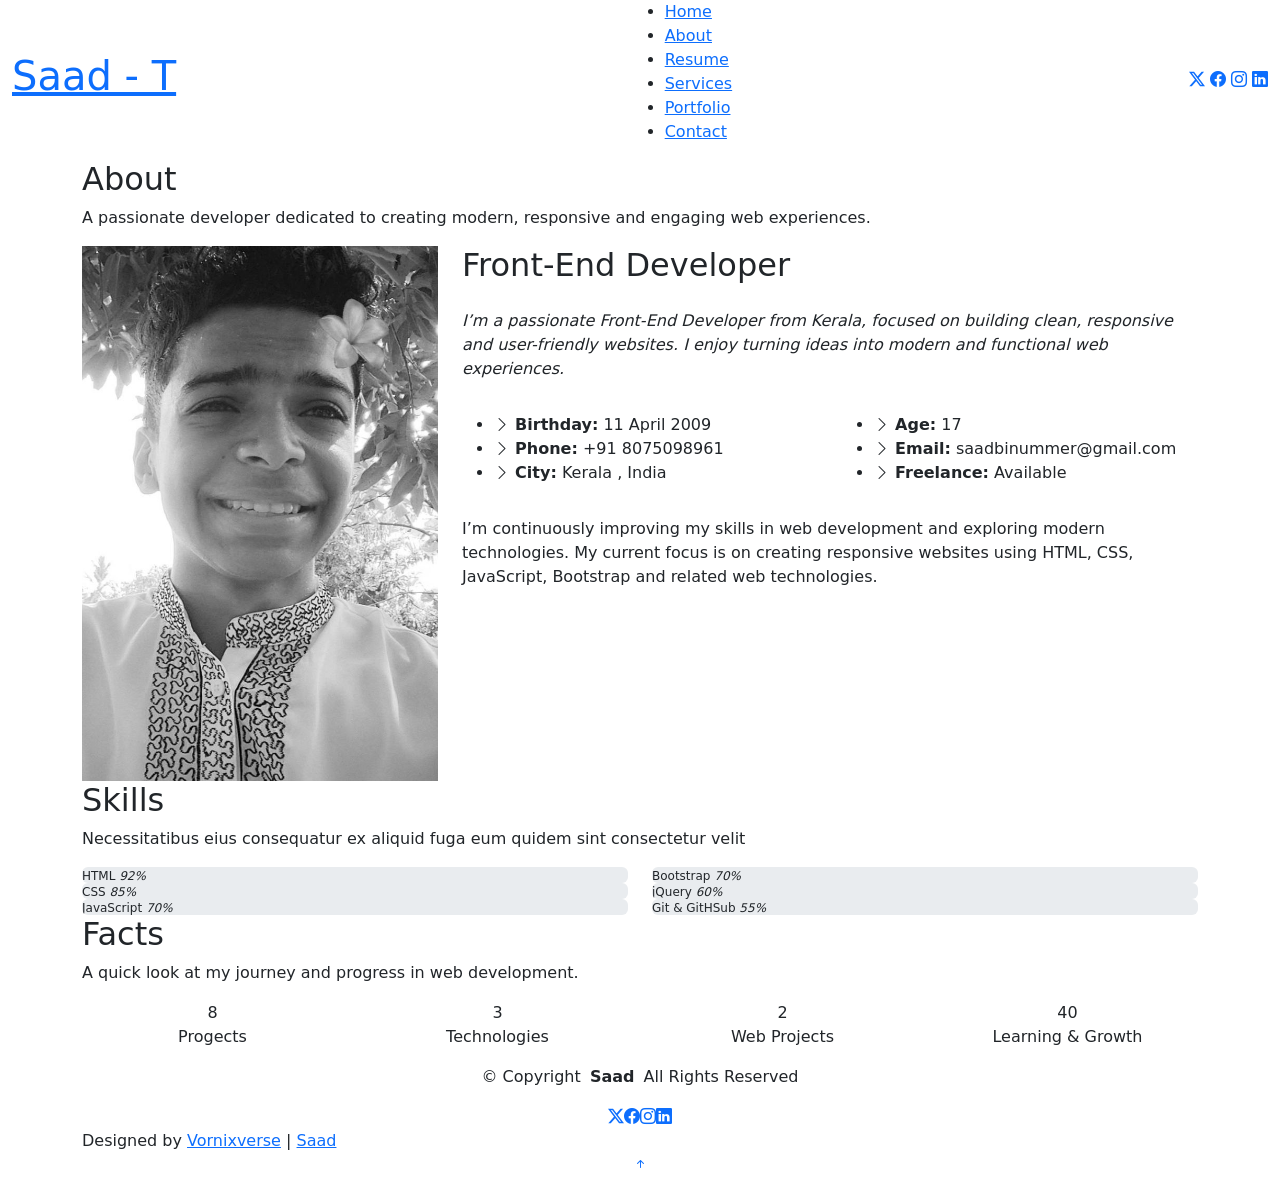
==== about.html @ 12c991c8 "Final file" ====
<!DOCTYPE html>
<html lang="en">

<head>
  <meta charset="utf-8">
  <meta content="width=device-width, initial-scale=1.0" name="viewport">
  <title>About - Saad Thekkoden</title>
  <meta name="description" content="">
  <meta name="keywords" content="">

  <!-- Favicons -->
  <link href="https://scontent.cdninstagram.com/v/t51.82787-19/706813257_18103489105885304_3767223219603489092_n.jpg?stp=dst-jpg_s150x150_tt6&_nc_cat=103&ccb=7-5&_nc_sid=f7ccc5&efg=eyJ2ZW5jb2RlX3RhZyI6InByb2ZpbGVfcGljLnd3dy4xMDgwLkMzIn0%3D&_nc_ohc=IF32Fa0m8nIQ7kNvwEt-Rxa&_nc_oc=AdoT3-L7U9aDb8N8X7vcwng79_iUHTMvQy8XuFD5HgsHrac-2Z6p0fTEHyZ8oku0UlOQL0XwiMgztNYQ4rzCvhFq&_nc_zt=24&_nc_ht=scontent.cdninstagram.com&_nc_gid=SWU6SywnWYdBBf0BNW0SeQ&_nc_ss=7b689&oh=00_AQH02uomKcdLfRfkq9Ttqd56yum57oKBZdFopQ07n1FuiA&oe=6A961FC3" rel="icon">
  <link href="https://scontent.cdninstagram.com/v/t51.82787-19/706813257_18103489105885304_3767223219603489092_n.jpg?stp=dst-jpg_s150x150_tt6&_nc_cat=103&ccb=7-5&_nc_sid=f7ccc5&efg=eyJ2ZW5jb2RlX3RhZyI6InByb2ZpbGVfcGljLnd3dy4xMDgwLkMzIn0%3D&_nc_ohc=IF32Fa0m8nIQ7kNvwEt-Rxa&_nc_oc=AdoT3-L7U9aDb8N8X7vcwng79_iUHTMvQy8XuFD5HgsHrac-2Z6p0fTEHyZ8oku0UlOQL0XwiMgztNYQ4rzCvhFq&_nc_zt=24&_nc_ht=scontent.cdninstagram.com&_nc_gid=SWU6SywnWYdBBf0BNW0SeQ&_nc_ss=7b689&oh=00_AQH02uomKcdLfRfkq9Ttqd56yum57oKBZdFopQ07n1FuiA&oe=6A961FC3" rel="apple-touch-icon">

  <!-- Fonts -->
  <link href="https://fonts.googleapis.com" rel="preconnect">
  <link href="https://fonts.gstatic.com" rel="preconnect" crossorigin>
  <link href="https://fonts.googleapis.com/css2?family=Roboto:ital,wght@0,100;0,300;0,400;0,500;0,700;0,900;1,100;1,300;1,400;1,500;1,700;1,900&family=Poppins:ital,wght@0,100;0,200;0,300;0,400;0,500;0,600;0,700;0,800;0,900;1,100;1,200;1,300;1,400;1,500;1,600;1,700;1,800;1,900&family=Raleway:ital,wght@0,100;0,200;0,300;0,400;0,500;0,600;0,700;0,800;0,900;1,100;1,200;1,300;1,400;1,500;1,600;1,700;1,800;1,900&display=swap" rel="stylesheet">

  <!-- Vendor CSS Files -->
  <link href="assets/vendor/bootstrap/css/bootstrap.min.css" rel="stylesheet">
  <link href="assets/vendor/bootstrap-icons/bootstrap-icons.css" rel="stylesheet">
  <link href="assets/vendor/aos/aos.css" rel="stylesheet">
  <link href="assets/vendor/swiper/swiper-bundle.min.css" rel="stylesheet">
  <link href="assets/vendor/glightbox/css/glightbox.min.css" rel="stylesheet">

  <!-- Main CSS File -->
  <link href="assets/css/main.css" rel="stylesheet">

  <!-- =======================================================
  * Template Name: Saad
  * Template URL: https://bootstrapmade.com/kelly-free-bootstrap-cv-resume-html-template/
  * Updated: Aug 07 2024 with Bootstrap v5.3.3
  * Author: BootstrapMade.com
  * License: https://bootstrapmade.com/license/
  ======================================================== -->
</head>

<body class="about-page">

  <header id="header" class="header d-flex align-items-center light-background sticky-top">
    <div class="container-fluid position-relative d-flex align-items-center justify-content-between">

      <a href="index.html" class="logo d-flex align-items-center me-auto me-xl-0">
        <!-- Uncomment the line below if you also wish to use an image logo -->
        <!-- <img src="assets/img/logo.png" alt=""> -->
        <h1 class="sitename">Saad - T</h1>
      </a>

      <nav id="navmenu" class="navmenu">
        <ul>
          <li><a href="index.html">Home</a></li>
          <li><a href="about.html" class="active">About</a></li>
          <li><a href="resume.html">Resume</a></li>
          <li><a href="services.html">Services</a></li>
          <li><a href="">Portfolio</a></li>
          <!--li class="dropdown"><a href="#"><span>Dropdown</span> <i class="bi bi-chevron-down toggle-dropdown"></i></a>
            <ul>
              <li><a href="#">Dropdown 1</a></li>
              <li class="dropdown"><a href="#"><span>Deep Dropdown</span> <i class="bi bi-chevron-down toggle-dropdown"></i></a>
                <ul>
                  <li><a href="#">Deep Dropdown 1</a></li>
                  <li><a href="#">Deep Dropdown 2</a></li>
                  <li><a href="#">Deep Dropdown 3</a></li>
                  <li><a href="#">Deep Dropdown 4</a></li>
                  <li><a href="#">Deep Dropdown 5</a></li>
                </ul>
              </li>
              <li><a href="#">Dropdown 2</a></li>
              <li><a href="#">Dropdown 3</a></li>
              <li><a href="#">Dropdown 4</a></li>
            </ul>
          </li-->
          <li><a href="contact.html">Contact</a></li>
        </ul>
        <i class="mobile-nav-toggle d-xl-none bi bi-list"></i>
      </nav>

      <div class="header-social-links">
        <a href="https://x.com/Saadthekkoden" class="twitter"><i class="bi bi-twitter-x"></i></a>
        <a href="https://www.facebook.com/share/1CM95RQ8E6/" class="facebook"><i class="bi bi-facebook"></i></a>
        <a href="https://www.instagram.com/saahhdh_?igsi=MXNpejdrOW1udnZudg==" class="instagram"><i class="bi bi-instagram"></i></a>
        <a href="https://www.linkedin.com/in/saad-thekkoden-40726542b?utm_source=share_via&utm_content=profile&utm_medium=member_android" class="linkedin"><i class="bi bi-linkedin"></i></a>
      </div>

    </div>
  </header>

  <main class="main">

    <!-- About Section -->
    <section id="about" class="about section">

      <!-- Section Title -->
      <div class="container section-title" data-aos="fade-up">
        <h2>About</h2>
        <p>A passionate developer dedicated to creating modern, responsive and engaging web experiences.</p>
      </div><!-- End Section Title -->

      <div class="container" data-aos="fade-up" data-aos-delay="100">

        <div class="row gy-4 justify-content-center">
          <div class="col-lg-4">
            <img src="assets/img/6089304328062572191_121.jpg" class="img-fluid" alt="">
          </div>
          <div class="col-lg-8 content">
            <h2>Front-End Developer</h2>
            <p class="fst-italic py-3">
              I’m a passionate Front-End Developer from Kerala, focused on building clean, responsive and user-friendly websites. I enjoy turning ideas into modern and functional web experiences.
            </p>
            <div class="row">
              <div class="col-lg-6">
                <ul>
                  <li><i class="bi bi-chevron-right"></i> <strong>Birthday:</strong> <span>11 April 2009</span></li>
                  <li><i class="bi bi-chevron-right"></i> <strong>Phone:</strong> <span>+91 8075098961</span></li>
                  <li><i class="bi bi-chevron-right"></i> <strong>City:</strong> <span>Kerala , India</span></li>
                </ul>
              </div>
              <div class="col-lg-6">
                <ul>
                  <li><i class="bi bi-chevron-right"></i> <strong>Age:</strong> <span>17</span></li>
                  <li><i class="bi bi-chevron-right"></i> <strong>Email:</strong> <span>saadbinummer@gmail.com</span></li>
                  <li><i class="bi bi-chevron-right"></i> <strong>Freelance:</strong> <span>Available</span></li>
                </ul>
              </div>
            </div>
            <p class="py-3">
              I’m continuously improving my skills in web development and exploring modern technologies. My current focus is on creating responsive websites using HTML, CSS, JavaScript, Bootstrap and related web technologies.
            </p>
          </div>
        </div>

      </div>

    </section><!-- /About Section -->

    <!-- Skills Section -->
    <section id="skills" class="skills section">

      <!-- Section Title -->
      <div class="container section-title" data-aos="fade-up">
        <h2>Skills</h2>
        <p>Necessitatibus eius consequatur ex aliquid fuga eum quidem sint consectetur velit</p>
      </div><!-- End Section Title -->

      <div class="container" data-aos="fade-up" data-aos-delay="100">

        <div class="row skills-content skills-animation">

          <div class="col-lg-6">

            <div class="progress">
              <span class="skill"><span>HTML</span> <i class="val">92%</i></span>
              <div class="progress-bar-wrap">
                <div class="progress-bar" role="progressbar" aria-valuenow="100" aria-valuemin="0" aria-valuemax="100"></div>
              </div>
            </div><!-- End Skills Item -->

            <div class="progress">
              <span class="skill"><span>CSS</span> <i class="val">85%</i></span>
              <div class="progress-bar-wrap">
                <div class="progress-bar" role="progressbar" aria-valuenow="90" aria-valuemin="0" aria-valuemax="100"></div>
              </div>
            </div><!-- End Skills Item -->

            <div class="progress">
              <span class="skill"><span>JavaScript</span> <i class="val">70%</i></span>
              <div class="progress-bar-wrap">
                <div class="progress-bar" role="progressbar" aria-valuenow="75" aria-valuemin="0" aria-valuemax="100"></div>
              </div>
            </div><!-- End Skills Item -->

          </div>

          <div class="col-lg-6">

            <div class="progress">
              <span class="skill"><span>Bootstrap</span> <i class="val">70%</i></span>
              <div class="progress-bar-wrap">
                <div class="progress-bar" role="progressbar" aria-valuenow="80" aria-valuemin="0" aria-valuemax="100"></div>
              </div>
            </div><!-- End Skills Item -->

            <div class="progress">
              <span class="skill"><span>jQuery</span> <i class="val">60%</i></span>
              <div class="progress-bar-wrap">
                <div class="progress-bar" role="progressbar" aria-valuenow="90" aria-valuemin="0" aria-valuemax="100"></div>
              </div>
            </div><!-- End Skills Item -->

            <div class="progress">
              <span class="skill"><span>Git & GitHSub</span> <i class="val">55%</i></span>
              <div class="progress-bar-wrap">
                <div class="progress-bar" role="progressbar" aria-valuenow="55" aria-valuemin="0" aria-valuemax="100"></div>
              </div>
            </div><!-- End Skills Item -->

          </div>

        </div>

      </div>

    </section><!-- /Skills Section -->

    <!-- Stats Section -->
    <section id="stats" class="stats section">

      <!-- Section Title -->
      <div class="container section-title" data-aos="fade-up">
        <h2>Facts</h2>
        <p>A quick look at my journey and progress in web development.</p>
      </div><!-- End Section Title -->

      <div class="container" data-aos="fade-up" data-aos-delay="100">

        <div class="row gy-4">

          <div class="col-lg-3 col-md-6">
            <div class="stats-item text-center w-100 h-100">
              <span data-purecounter-start="0" data-purecounter-end="20" data-purecounter-duration="1" class="purecounter"></span>
              <p>Progects</p>
            </div>
          </div><!-- End Stats Item -->

          <div class="col-lg-3 col-md-6">
            <div class="stats-item text-center w-100 h-100">
              <span data-purecounter-start="0" data-purecounter-end="8" data-purecounter-duration="1" class="purecounter"></span>
              <p>Technologies</p>
            </div>
          </div><!-- End Stats Item -->

          <div class="col-lg-3 col-md-6">
            <div class="stats-item text-center w-100 h-100">
              <span data-purecounter-start="0" data-purecounter-end="5" data-purecounter-duration="1" class="purecounter"></span>
              <p>Web Projects</p>
            </div>
          </div><!-- End Stats Item -->

          <div class="col-lg-3 col-md-6">
            <div class="stats-item text-center w-100 h-100">
              <span data-purecounter-start="0" data-purecounter-end="100" data-purecounter-duration="1" class="purecounter"></span>
              <p>Learning & Growth</p>
            </div>
          </div><!-- End Stats Item -->

        </div>

      </div>

    </section><!-- /Stats Section -->


    
  

  </main>

  <footer id="footer" class="footer light-background">

    <div class="container">
      <div class="copyright text-center ">
        <p>© <span>Copyright</span> <strong class="px-1 sitename">Saad</strong> <span>All Rights Reserved<br></span></p>
      </div>
      <div class="social-links d-flex justify-content-center">
        <a href="https://x.com/Saadthekkoden"><i class="bi bi-twitter-x"></i></a>
        <a href="https://www.facebook.com/share/1CM95RQ8E6/"><i class="bi bi-facebook"></i></a>
        <a href="https://www.instagram.com/saahhdh_?igsi=MXNpejdrOW1udnZudg=="><i class="bi bi-instagram"></i></a>
        <a href="https://www.linkedin.com/in/saad-thekkoden-40726542b?utm_source=share_via&utm_content=profile&utm_medium=member_android"><i class="bi bi-linkedin"></i></a>
      </div>
      <div class="credits">
        <!-- All the links in the footer should remain intact. -->
        <!-- You can delete the links only if you've purchased the pro version. -->
        <!-- Licensing information: https://bootstrapmade.com/license/ -->
        <!-- Purchase the pro version with working PHP/AJAX contact form: [buy-url] -->
        Designed by <a href="https://www.instagram.com/vornixversemalayalam/">Vornixverse</a> | <a href="https://www.instagram.com/saahhdh/">Saad</a>
      </div>
    </div>

  </footer>

  <!-- Scroll Top -->
  <a href="#" id="scroll-top" class="scroll-top d-flex align-items-center justify-content-center"><i class="bi bi-arrow-up-short"></i></a>

  <!-- Preloader -->
  <div id="preloader"></div>

  <!-- Vendor JS Files -->
  <script src="assets/vendor/bootstrap/js/bootstrap.bundle.min.js"></script>
  <script src="assets/vendor/php-email-form/validate.js"></script>
  <script src="assets/vendor/aos/aos.js"></script>
  <script src="assets/vendor/waypoints/noframework.waypoints.js"></script>
  <script src="assets/vendor/purecounter/purecounter_vanilla.js"></script>
  <script src="assets/vendor/swiper/swiper-bundle.min.js"></script>
  <script src="assets/vendor/glightbox/js/glightbox.min.js"></script>
  <script src="assets/vendor/imagesloaded/imagesloaded.pkgd.min.js"></script>
  <script src="assets/vendor/isotope-layout/isotope.pkgd.min.js"></script>

  <!-- Main JS File -->
  <script src="assets/js/main.js"></script>

</body>

</html>
---- assets/css/main.css ----
/**
* Template Name: Kelly
* Template URL: https://bootstrapmade.com/kelly-free-bootstrap-cv-resume-html-template/
* Updated: Aug 07 2024 with Bootstrap v5.3.3
* Author: BootstrapMade.com
* License: https://bootstrapmade.com/license/
*/

/*--------------------------------------------------------------
# Font & Color Variables
# Help: https://bootstrapmade.com/color-system/
--------------------------------------------------------------*/
/* Fonts */
:root {
  --default-font: "Roboto",  system-ui, -apple-system, "Segoe UI", Roboto, "Helvetica Neue", Arial, "Noto Sans", "Liberation Sans", sans-serif, "Apple Color Emoji", "Segoe UI Emoji", "Segoe UI Symbol", "Noto Color Emoji";
  --heading-font: "Raleway",  sans-serif;
  --nav-font: "Poppins",  sans-serif;
}

/* Global Colors - The following color variables are used throughout the website. Updating them here will change the color scheme of the entire website */
:root { 
  --background-color: #ffffff; /* Background color for the entire website, including individual sections */
  --default-color: #444444; /* Default color used for the majority of the text content across the entire website */
  --heading-color: #222222; /* Color for headings, subheadings and title throughout the website */
  --accent-color: #34b7a7; /* Accent color that represents your brand on the website. It's used for buttons, links, and other elements that need to stand out */
  --surface-color: #ffffff; /* The surface color is used as a background of boxed elements within sections, such as cards, icon boxes, or other elements that require a visual separation from the global background. */
  --contrast-color: #ffffff; /* Contrast color for text, ensuring readability against backgrounds of accent, heading, or default colors. */
}

/* Nav Menu Colors - The following color variables are used specifically for the navigation menu. They are separate from the global colors to allow for more customization options */
:root {
  --nav-color: #444444;  /* The default color of the main navmenu links */
  --nav-hover-color: #34b7a7; /* Applied to main navmenu links when they are hovered over or active */
  --nav-mobile-background-color: #ffffff; /* Used as the background color for mobile navigation menu */
  --nav-dropdown-background-color: #ffffff; /* Used as the background color for dropdown items that appear when hovering over primary navigation items */
  --nav-dropdown-color: #444444; /* Used for navigation links of the dropdown items in the navigation menu. */
  --nav-dropdown-hover-color: #34b7a7; /* Similar to --nav-hover-color, this color is applied to dropdown navigation links when they are hovered over. */
}

/* Color Presets - These classes override global colors when applied to any section or element, providing reuse of the sam color scheme. */

.light-background {
  --background-color: #e9e8e6;
  --surface-color: #ffffff;
}

.dark-background {
  --background-color: #060606;
  --default-color: #ffffff;
  --heading-color: #ffffff;
  --surface-color: #252525;
  --contrast-color: #ffffff;
}

/* Smooth scroll */
:root {
  scroll-behavior: smooth;
}

/*--------------------------------------------------------------
# General Styling & Shared Classes
--------------------------------------------------------------*/
body {
  color: var(--default-color);
  background-color: var(--background-color);
  font-family: var(--default-font);
}

a {
  color: var(--accent-color);
  text-decoration: none;
  transition: 0.3s;
}

a:hover {
  color: color-mix(in srgb, var(--accent-color), transparent 25%);
  text-decoration: none;
}

h1,
h2,
h3,
h4,
h5,
h6 {
  color: var(--heading-color);
  font-family: var(--heading-font);
}

/* PHP Email Form Messages
------------------------------*/
.php-email-form .error-message {
  display: none;
  background: #df1529;
  color: #ffffff;
  text-align: left;
  padding: 15px;
  margin-bottom: 24px;
  font-weight: 600;
}

.php-email-form .sent-message {
  display: none;
  color: #ffffff;
  background: #059652;
  text-align: center;
  padding: 15px;
  margin-bottom: 24px;
  font-weight: 600;
}

.php-email-form .loading {
  display: none;
  background: var(--surface-color);
  text-align: center;
  padding: 15px;
  margin-bottom: 24px;
}

.php-email-form .loading:before {
  content: "";
  display: inline-block;
  border-radius: 50%;
  width: 24px;
  height: 24px;
  margin: 0 10px -6px 0;
  border: 3px solid var(--accent-color);
  border-top-color: var(--surface-color);
  animation: php-email-form-loading 1s linear infinite;
}

@keyframes php-email-form-loading {
  0% {
    transform: rotate(0deg);
  }

  100% {
    transform: rotate(360deg);
  }
}

/*--------------------------------------------------------------
# Global Header
--------------------------------------------------------------*/
.header {
  color: var(--default-color);
  background-color: var(--background-color);
  padding: 15px 0;
  transition: all 0.5s;
  z-index: 997;
  box-shadow: 0px 0 18px rgba(0, 0, 0, 0.1);
}

.header .logo {
  line-height: 1;
}

.header .logo img {
  max-height: 36px;
  margin-right: 8px;
}

.header .logo h1 {
  font-size: 32px;
  margin: 0;
  font-weight: 300;
  text-transform: uppercase;
  color: var(--heading-color);
}

.header .header-social-links {
  padding-right: 15px;
}

.header .header-social-links a {
  color: color-mix(in srgb, var(--default-color), transparent 40%);
  padding-left: 6px;
  display: inline-block;
  transition: 0.3s;
  font-size: 16px;
}

.header .header-social-links a:hover {
  color: var(--accent-color);
}

.header .header-social-links a i {
  line-height: 0px;
}

@media (max-width: 1200px) {
  .header .logo {
    order: 1;
  }

  .header .header-social-links {
    order: 2;
  }

  .header .navmenu {
    order: 3;
  }
}

/*--------------------------------------------------------------
# Navigation Menu
--------------------------------------------------------------*/
/* Desktop Navigation */
@media (min-width: 1200px) {
  .navmenu {
    padding: 0;
  }

  .navmenu ul {
    margin: 0;
    padding: 0;
    display: flex;
    list-style: none;
    align-items: center;
  }

  .navmenu li {
    position: relative;
  }

  .navmenu>ul>li {
    white-space: nowrap;
    padding: 15px 14px;
  }

  .navmenu>ul>li:last-child {
    padding-right: 0;
  }

  .navmenu a,
  .navmenu a:focus {
    color: var(--nav-color);
    font-size: 15px;
    padding: 0 2px;
    font-family: var(--nav-font);
    font-weight: 400;
    display: flex;
    align-items: center;
    justify-content: space-between;
    white-space: nowrap;
    transition: 0.3s;
    position: relative;
  }

  .navmenu a i,
  .navmenu a:focus i {
    font-size: 12px;
    line-height: 0;
    margin-left: 5px;
    transition: 0.3s;
  }

  .navmenu>ul>li>a:before {
    content: "";
    position: absolute;
    height: 2px;
    bottom: -6px;
    left: 0;
    background-color: var(--nav-hover-color);
    visibility: hidden;
    width: 0px;
    transition: all 0.3s ease-in-out 0s;
  }

  .navmenu a:hover:before,
  .navmenu li:hover>a:before,
  .navmenu .active:before {
    visibility: visible;
    width: 25px;
  }

  .navmenu li:hover>a,
  .navmenu .active,
  .navmenu .active:focus {
    color: var(--nav-hover-color);
  }

  .navmenu .dropdown ul {
    margin: 0;
    padding: 10px 0;
    background: var(--nav-dropdown-background-color);
    display: block;
    position: absolute;
    visibility: hidden;
    left: 14px;
    top: 130%;
    opacity: 0;
    transition: 0.3s;
    border-radius: 4px;
    z-index: 99;
    box-shadow: 0px 0px 30px rgba(0, 0, 0, 0.1);
  }

  .navmenu .dropdown ul li {
    min-width: 200px;
  }

  .navmenu .dropdown ul a {
    padding: 10px 20px;
    font-size: 15px;
    text-transform: none;
    color: var(--nav-dropdown-color);
  }

  .navmenu .dropdown ul a i {
    font-size: 12px;
  }

  .navmenu .dropdown ul a:hover,
  .navmenu .dropdown ul .active:hover,
  .navmenu .dropdown ul li:hover>a {
    color: var(--nav-dropdown-hover-color);
  }

  .navmenu .dropdown:hover>ul {
    opacity: 1;
    top: 100%;
    visibility: visible;
  }

  .navmenu .dropdown .dropdown ul {
    top: 0;
    left: -90%;
    visibility: hidden;
  }

  .navmenu .dropdown .dropdown:hover>ul {
    opacity: 1;
    top: 0;
    left: -100%;
    visibility: visible;
  }
}

/* Mobile Navigation */
@media (max-width: 1199px) {
  .mobile-nav-toggle {
    color: var(--nav-color);
    font-size: 28px;
    line-height: 0;
    margin-right: 10px;
    cursor: pointer;
    transition: color 0.3s;
  }

  .navmenu {
    padding: 0;
    z-index: 9997;
  }

  .navmenu ul {
    display: none;
    list-style: none;
    position: absolute;
    inset: 60px 20px 20px 20px;
    padding: 10px 0;
    margin: 0;
    border-radius: 6px;
    background-color: var(--nav-mobile-background-color);
    border: 1px solid color-mix(in srgb, var(--default-color), transparent 90%);
    box-shadow: none;
    overflow-y: auto;
    transition: 0.3s;
    z-index: 9998;
  }

  .navmenu a,
  .navmenu a:focus {
    color: var(--nav-dropdown-color);
    padding: 10px 20px;
    font-family: var(--nav-font);
    font-size: 17px;
    font-weight: 500;
    display: flex;
    align-items: center;
    justify-content: space-between;
    white-space: nowrap;
    transition: 0.3s;
  }

  .navmenu a i,
  .navmenu a:focus i {
    font-size: 12px;
    line-height: 0;
    margin-left: 5px;
    width: 30px;
    height: 30px;
    display: flex;
    align-items: center;
    justify-content: center;
    border-radius: 50%;
    transition: 0.3s;
    background-color: color-mix(in srgb, var(--accent-color), transparent 90%);
  }

  .navmenu a i:hover,
  .navmenu a:focus i:hover {
    background-color: var(--accent-color);
    color: var(--contrast-color);
  }

  .navmenu a:hover,
  .navmenu .active,
  .navmenu .active:focus {
    color: var(--nav-dropdown-hover-color);
  }

  .navmenu .active i,
  .navmenu .active:focus i {
    background-color: var(--accent-color);
    color: var(--contrast-color);
    transform: rotate(180deg);
  }

  .navmenu .dropdown ul {
    position: static;
    display: none;
    z-index: 99;
    padding: 10px 0;
    margin: 10px 20px;
    background-color: var(--nav-dropdown-background-color);
    transition: all 0.5s ease-in-out;
  }

  .navmenu .dropdown ul ul {
    background-color: rgba(33, 37, 41, 0.1);
  }

  .navmenu .dropdown>.dropdown-active {
    display: block;
    background-color: rgba(33, 37, 41, 0.03);
  }

  .mobile-nav-active {
    overflow: hidden;
  }

  .mobile-nav-active .mobile-nav-toggle {
    color: #fff;
    position: absolute;
    font-size: 32px;
    top: 15px;
    right: 15px;
    margin-right: 0;
    z-index: 9999;
  }

  .mobile-nav-active .navmenu {
    position: fixed;
    overflow: hidden;
    inset: 0;
    background: rgba(33, 37, 41, 0.8);
    transition: 0.3s;
  }

  .mobile-nav-active .navmenu>ul {
    display: block;
  }
}

/*--------------------------------------------------------------
# Global Footer
--------------------------------------------------------------*/
.footer {
  color: var(--default-color);
  background-color: var(--background-color);
  font-size: 14px;
  padding: 40px 0;
  position: relative;
}

.footer .copyright p {
  margin-bottom: 0;
}

.footer .social-links {
  margin-top: 20px;
}

.footer .social-links a {
  display: flex;
  align-items: center;
  justify-content: center;
  width: 40px;
  height: 40px;
  border-radius: 50%;
  border: 1px solid color-mix(in srgb, var(--default-color), transparent 50%);
  font-size: 16px;
  color: color-mix(in srgb, var(--default-color), transparent 50%);
  margin: 0 5px;
  transition: 0.3s;
}

.footer .social-links a:hover {
  color: var(--accent-color);
  border-color: var(--accent-color);
}

.footer .credits {
  margin-top: 10px;
  font-size: 13px;
  text-align: center;
}

/*--------------------------------------------------------------
# Preloader
--------------------------------------------------------------*/
#preloader {
  position: fixed;
  inset: 0;
  z-index: 9999;
  overflow: hidden;
  background-color: var(--background-color);
  transition: all 0.6s ease-out;
  width: 100%;
  height: 100vh;
}

#preloader:before,
#preloader:after {
  content: "";
  position: absolute;
  border: 4px solid var(--accent-color);
  border-radius: 50%;
  animation: animate-preloader 2s cubic-bezier(0, 0.2, 0.8, 1) infinite;
}

#preloader:after {
  animation-delay: -0.5s;
}

@keyframes animate-preloader {
  0% {
    width: 10px;
    height: 10px;
    top: calc(50% - 5px);
    left: calc(50% - 5px);
    opacity: 1;
  }

  100% {
    width: 72px;
    height: 72px;
    top: calc(50% - 36px);
    left: calc(50% - 36px);
    opacity: 0;
  }
}

/*--------------------------------------------------------------
# Scroll Top Button
--------------------------------------------------------------*/
.scroll-top {
  position: fixed;
  visibility: hidden;
  opacity: 0;
  right: 15px;
  bottom: -15px;
  z-index: 99999;
  background-color: var(--accent-color);
  width: 44px;
  height: 44px;
  border-radius: 50px;
  transition: all 0.4s;
}

.scroll-top i {
  font-size: 24px;
  color: var(--contrast-color);
  line-height: 0;
}

.scroll-top:hover {
  background-color: color-mix(in srgb, var(--accent-color), transparent 20%);
  color: var(--contrast-color);
}

.scroll-top.active {
  visibility: visible;
  opacity: 1;
  bottom: 15px;
}

/*--------------------------------------------------------------
# Disable aos animation delay on mobile devices
--------------------------------------------------------------*/
@media screen and (max-width: 768px) {
  [data-aos-delay] {
    transition-delay: 0 !important;
  }
}

/*--------------------------------------------------------------
# Global Page Titles & Breadcrumbs
--------------------------------------------------------------*/
.page-title {
  color: var(--default-color);
  background-color: var(--background-color);
  padding: 25px 0;
  position: relative;
  border-bottom: 1px solid color-mix(in srgb, var(--default-color), transparent 85%);
}

.page-title h1 {
  font-size: 24px;
  font-weight: 400;
}

.page-title .breadcrumbs ol {
  display: flex;
  flex-wrap: wrap;
  list-style: none;
  padding: 0;
  margin: 0;
  font-size: 14px;
  font-weight: 400;
}

.page-title .breadcrumbs ol li+li {
  padding-left: 10px;
}

.page-title .breadcrumbs ol li+li::before {
  content: "/";
  display: inline-block;
  padding-right: 10px;
  color: color-mix(in srgb, var(--default-color), transparent 70%);
}

/*--------------------------------------------------------------
# Global Sections
--------------------------------------------------------------*/
section,
.section {
  color: var(--default-color);
  background-color: var(--background-color);
  padding: 60px 0;
  scroll-margin-top: 100px;
  overflow: clip;
}

@media (max-width: 1199px) {

  section,
  .section {
    scroll-margin-top: 66px;
  }
}

/*--------------------------------------------------------------
# Global Section Titles
--------------------------------------------------------------*/
.section-title {
  text-align: center;
  padding-bottom: 60px;
  position: relative;
}

.section-title h2 {
  font-size: 32px;
  font-weight: 700;
  margin-bottom: 20px;
  padding-bottom: 20px;
  position: relative;
}

.section-title h2:after {
  content: "";
  position: absolute;
  display: block;
  width: 50px;
  height: 3px;
  background: var(--accent-color);
  left: 0;
  right: 0;
  bottom: 0;
  margin: auto;
}

.section-title p {
  margin-bottom: 0;
}

/*--------------------------------------------------------------
# Hero Section
--------------------------------------------------------------*/
.hero {
  width: 100%;
  min-height: calc(100vh - 82px);
  position: relative;
  padding: 80px 0;
  display: flex;
  align-items: center;
  justify-content: center;
}

@media (max-width: 1200px) {
  .hero {
    min-height: calc(100vh - 68px);
  }
}

.hero img {
  position: absolute;
  inset: 0;
  display: block;
  width: 100%;
  height: 100%;
  object-fit: cover;
  z-index: 1;
}

.hero .container {
  position: relative;
  z-index: 3;
}

.hero h2 {
  margin: 0;
  font-size: 48px;
  font-weight: 700;
}

.hero p {
  margin: 10px 0 0 0;
  font-size: 24px;
  color: var(--heading-color);
}

.hero .btn-get-started {
  color: var(--contrast-color);
  background: var(--accent-color);
  font-family: var(--heading-font);
  text-transform: uppercase;
  font-weight: 600;
  font-size: 12px;
  letter-spacing: 1px;
  display: inline-block;
  padding: 12px 40px;
  border-radius: 50px;
  transition: 0.5s;
  margin-top: 30px;
}

.hero .btn-get-started:hover {
  background: color-mix(in srgb, var(--accent-color) 90%, white 20%);
}

@media (max-width: 768px) {
  .hero h2 {
    font-size: 32px;
  }

  .hero p {
    font-size: 18px;
  }
}

/*--------------------------------------------------------------
# About Section
--------------------------------------------------------------*/
.about .content h2 {
  font-weight: 700;
  font-size: 24px;
}

.about .content ul {
  list-style: none;
  padding: 0;
}

.about .content ul li {
  margin-bottom: 20px;
  display: flex;
  align-items: center;
}

.about .content ul strong {
  margin-right: 10px;
}

.about .content ul i {
  font-size: 16px;
  margin-right: 5px;
  color: var(--accent-color);
  line-height: 0;
}

/*--------------------------------------------------------------
# Skills Section
--------------------------------------------------------------*/
.skills .progress {
  height: 60px;
  display: block;
  background: none;
  border-radius: 0;
}

.skills .progress .skill {
  color: var(--heading-color);
  padding: 0;
  margin: 0 0 6px 0;
  text-transform: uppercase;
  display: block;
  font-weight: 600;
  font-family: var(--heading-font);
}

.skills .progress .skill .val {
  float: right;
  font-style: normal;
}

.skills .progress-bar-wrap {
  background: color-mix(in srgb, var(--default-color), transparent 90%);
  height: 10px;
}

.skills .progress-bar {
  width: 1px;
  height: 10px;
  transition: 0.9s;
  background-color: var(--accent-color);
}

/*--------------------------------------------------------------
# Stats Section
--------------------------------------------------------------*/
.stats .stats-item {
  padding: 30px;
  width: 100%;
}

.stats .stats-item span {
  color: var(--heading-color);
  font-size: 48px;
  display: block;
  font-weight: 700;
  margin-bottom: 20px;
  padding-bottom: 20px;
  position: relative;
}

.stats .stats-item span:after {
  content: "";
  position: absolute;
  display: block;
  width: 25px;
  height: 3px;
  background: var(--accent-color);
  left: 0;
  right: 0;
  bottom: 0;
  margin: auto;
}

.stats .stats-item p {
  color: color-mix(in srgb, var(--default-color), transparent 40%);
  padding: 0;
  margin: 0;
  font-family: var(--heading-font);
  font-weight: 500;
}

/*--------------------------------------------------------------
# Testimonials Section
--------------------------------------------------------------*/
.testimonials .section-header {
  margin-bottom: 40px;
}

.testimonials .testimonials-carousel,
.testimonials .testimonials-slider {
  overflow: hidden;
}

.testimonials .testimonial-item {
  text-align: center;
}

.testimonials .testimonial-item .testimonial-img {
  width: 120px;
  border-radius: 50%;
  border: 4px solid var(--background-color);
  margin: 0 auto;
}

.testimonials .testimonial-item h3 {
  font-size: 20px;
  font-weight: bold;
  margin: 10px 0 5px 0;
}

.testimonials .testimonial-item h4 {
  font-size: 14px;
  color: color-mix(in srgb, var(--default-color), transparent 40%);
  margin: 0 0 15px 0;
}

.testimonials .testimonial-item .stars {
  margin-bottom: 15px;
}

.testimonials .testimonial-item .stars i {
  color: #ffc107;
  margin: 0 1px;
}

.testimonials .testimonial-item .quote-icon-left,
.testimonials .testimonial-item .quote-icon-right {
  color: color-mix(in srgb, var(--accent-color), transparent 50%);
  font-size: 26px;
  line-height: 0;
}

.testimonials .testimonial-item .quote-icon-left {
  display: inline-block;
  left: -5px;
  position: relative;
}

.testimonials .testimonial-item .quote-icon-right {
  display: inline-block;
  right: -5px;
  position: relative;
  top: 10px;
  transform: scale(-1, -1);
}

.testimonials .testimonial-item p {
  font-style: italic;
  margin: 0 auto 15px auto;
}

.testimonials .swiper-wrapper {
  height: auto;
}

.testimonials .swiper-pagination {
  margin-top: 20px;
  position: relative;
}

.testimonials .swiper-pagination .swiper-pagination-bullet {
  width: 12px;
  height: 12px;
  opacity: 1;
  background-color: color-mix(in srgb, var(--default-color), transparent 85%);
}

.testimonials .swiper-pagination .swiper-pagination-bullet-active {
  background-color: var(--accent-color);
}

@media (min-width: 992px) {
  .testimonials .testimonial-item p {
    width: 80%;
  }
}

/*--------------------------------------------------------------
# Resume Section
--------------------------------------------------------------*/
.resume .resume-title {
  color: var(--heading-color);
  font-size: 26px;
  font-weight: 700;
  margin-top: 20px;
  margin-bottom: 20px;
}

.resume .resume-item {
  padding: 0 0 20px 20px;
  margin-top: -2px;
  border-left: 2px solid var(--accent-color);
  position: relative;
}

.resume .resume-item h4 {
  line-height: 18px;
  font-size: 18px;
  font-weight: 600;
  text-transform: uppercase;
  color: color-mix(in srgb, var(--default-color), transparent 20%);
  margin-bottom: 10px;
}

.resume .resume-item h5 {
  font-size: 16px;
  padding: 5px 15px;
  display: inline-block;
  font-weight: 600;
  margin-bottom: 10px;
}

.resume .resume-item ul {
  padding-left: 20px;
}

.resume .resume-item ul li {
  padding-bottom: 10px;
}

.resume .resume-item:last-child {
  padding-bottom: 0;
}

.resume .resume-item::before {
  content: "";
  position: absolute;
  width: 16px;
  height: 16px;
  border-radius: 50px;
  left: -9px;
  top: 0;
  background: var(--background-color);
  border: 2px solid var(--accent-color);
}

/*--------------------------------------------------------------
# Services Section
--------------------------------------------------------------*/
.services .service-item {
  background-color: var(--surface-color);
  box-shadow: 0px 5px 90px 0px rgba(0, 0, 0, 0.1);
  height: 100%;
  padding: 60px 30px;
  text-align: center;
  transition: 0.3s;
  border-radius: 5px;
}

.services .service-item .icon {
  margin: 0 auto;
  width: 100px;
  height: 100px;
  display: flex;
  align-items: center;
  justify-content: center;
  transition: ease-in-out 0.3s;
  position: relative;
}

.services .service-item .icon i {
  font-size: 36px;
  transition: 0.5s;
  position: relative;
}

.services .service-item .icon svg {
  position: absolute;
  top: 0;
  left: 0;
}

.services .service-item .icon svg path {
  transition: 0.5s;
  fill: color-mix(in srgb, var(--default-color), transparent 95%);
}

.services .service-item h3 {
  font-weight: 700;
  margin: 10px 0 15px 0;
  font-size: 22px;
}

.services .service-item p {
  line-height: 24px;
  font-size: 14px;
  margin-bottom: 0;
}

.services .service-item:hover {
  box-shadow: 0px 5px 35px 0px rgba(0, 0, 0, 0.1);
}

.services .service-item.item-cyan i {
  color: #0dcaf0;
}

.services .service-item.item-cyan:hover .icon i {
  color: #fff;
}

.services .service-item.item-cyan:hover .icon path {
  fill: #0dcaf0;
}

.services .service-item.item-orange i {
  color: #fd7e14;
}

.services .service-item.item-orange:hover .icon i {
  color: #fff;
}

.services .service-item.item-orange:hover .icon path {
  fill: #fd7e14;
}

.services .service-item.item-teal i {
  color: #20c997;
}

.services .service-item.item-teal:hover .icon i {
  color: #fff;
}

.services .service-item.item-teal:hover .icon path {
  fill: #20c997;
}

.services .service-item.item-red i {
  color: #df1529;
}

.services .service-item.item-red:hover .icon i {
  color: #fff;
}

.services .service-item.item-red:hover .icon path {
  fill: #df1529;
}

.services .service-item.item-indigo i {
  color: #6610f2;
}

.services .service-item.item-indigo:hover .icon i {
  color: #fff;
}

.services .service-item.item-indigo:hover .icon path {
  fill: #6610f2;
}

.services .service-item.item-pink i {
  color: #f3268c;
}

.services .service-item.item-pink:hover .icon i {
  color: #fff;
}

.services .service-item.item-pink:hover .icon path {
  fill: #f3268c;
}

/*--------------------------------------------------------------
# Portfolio Section
--------------------------------------------------------------*/
.portfolio .portfolio-filters {
  padding: 0;
  margin: 0 auto 20px auto;
  list-style: none;
  text-align: center;
}

.portfolio .portfolio-filters li {
  cursor: pointer;
  display: inline-block;
  padding: 8px 20px 10px 20px;
  margin: 0;
  font-size: 15px;
  font-weight: 500;
  line-height: 1;
  margin-bottom: 5px;
  border-radius: 50px;
  transition: all 0.3s ease-in-out;
  font-family: var(--heading-font);
}

.portfolio .portfolio-filters li:hover,
.portfolio .portfolio-filters li.filter-active {
  color: var(--contrast-color);
  background-color: var(--accent-color);
}

.portfolio .portfolio-filters li:first-child {
  margin-left: 0;
}

.portfolio .portfolio-filters li:last-child {
  margin-right: 0;
}

@media (max-width: 575px) {
  .portfolio .portfolio-filters li {
    font-size: 14px;
    margin: 0 0 10px 0;
  }
}

.portfolio .portfolio-item {
  position: relative;
  overflow: hidden;
}

.portfolio .portfolio-item .portfolio-info {
  opacity: 0;
  position: absolute;
  left: 12px;
  right: 12px;
  bottom: -100%;
  z-index: 3;
  transition: all ease-in-out 0.5s;
  background: color-mix(in srgb, var(--surface-color), transparent 10%);
  padding: 15px;
}

.portfolio .portfolio-item .portfolio-info h4 {
  font-size: 18px;
  font-weight: 600;
  padding-right: 50px;
}

.portfolio .portfolio-item .portfolio-info p {
  color: color-mix(in srgb, var(--default-color), transparent 30%);
  font-size: 14px;
  margin-bottom: 0;
  padding-right: 50px;
}

.portfolio .portfolio-item .portfolio-info .preview-link,
.portfolio .portfolio-item .portfolio-info .details-link {
  position: absolute;
  right: 50px;
  font-size: 24px;
  top: calc(50% - 14px);
  color: color-mix(in srgb, var(--default-color), transparent 30%);
  transition: 0.3s;
  line-height: 0;
}

.portfolio .portfolio-item .portfolio-info .preview-link:hover,
.portfolio .portfolio-item .portfolio-info .details-link:hover {
  color: var(--accent-color);
}

.portfolio .portfolio-item .portfolio-info .details-link {
  right: 14px;
  font-size: 28px;
}

.portfolio .portfolio-item:hover .portfolio-info {
  opacity: 1;
  bottom: 0;
}

/*--------------------------------------------------------------
# Portfolio Details Section
--------------------------------------------------------------*/
.portfolio-details .portfolio-details-slider img {
  width: 100%;
}

.portfolio-details .portfolio-details-slider .swiper-pagination {
  margin-top: 20px;
  position: relative;
}

.portfolio-details .portfolio-details-slider .swiper-pagination .swiper-pagination-bullet {
  width: 12px;
  height: 12px;
  background-color: color-mix(in srgb, var(--default-color), transparent 85%);
  opacity: 1;
}

.portfolio-details .portfolio-details-slider .swiper-pagination .swiper-pagination-bullet-active {
  background-color: var(--accent-color);
}

.portfolio-details .portfolio-info {
  background-color: var(--surface-color);
  padding: 30px;
  box-shadow: 0px 0 30px rgba(0, 0, 0, 0.1);
}

.portfolio-details .portfolio-info h3 {
  font-size: 22px;
  font-weight: 700;
  margin-bottom: 20px;
  padding-bottom: 20px;
  border-bottom: 1px solid color-mix(in srgb, var(--default-color), transparent 85%);
}

.portfolio-details .portfolio-info ul {
  list-style: none;
  padding: 0;
  font-size: 15px;
}

.portfolio-details .portfolio-info ul li+li {
  margin-top: 10px;
}

.portfolio-details .portfolio-description {
  padding-top: 30px;
}

.portfolio-details .portfolio-description h2 {
  font-size: 26px;
  font-weight: 700;
  margin-bottom: 20px;
}

.portfolio-details .portfolio-description p {
  padding: 0;
  color: color-mix(in srgb, var(--default-color), transparent 30%);
}

/*--------------------------------------------------------------
# Contact Section
--------------------------------------------------------------*/
.contact .info-wrap {
  background-color: var(--surface-color);
  box-shadow: 0px 0px 20px rgba(0, 0, 0, 0.1);
  padding: 30px;
}

@media (max-width: 575px) {
  .contact .info-wrap {
    padding: 20px;
  }
}

.contact .info-item {
  margin-bottom: 40px;
}

.contact .info-item i {
  font-size: 20px;
  color: var(--accent-color);
  background: color-mix(in srgb, var(--accent-color), transparent 92%);
  width: 44px;
  height: 44px;
  display: flex;
  justify-content: center;
  align-items: center;
  border-radius: 50px;
  transition: all 0.3s ease-in-out;
  margin-right: 15px;
}

.contact .info-item h3 {
  padding: 0;
  font-size: 18px;
  font-weight: 700;
  margin-bottom: 5px;
}

.contact .info-item p {
  padding: 0;
  margin-bottom: 0;
  font-size: 14px;
}

.contact .info-item:hover i {
  background: var(--accent-color);
  color: var(--contrast-color);
}

.contact .php-email-form {
  background-color: var(--surface-color);
  height: 100%;
  padding: 30px;
  box-shadow: 0px 0px 20px rgba(0, 0, 0, 0.1);
}

@media (max-width: 575px) {
  .contact .php-email-form {
    padding: 20px;
  }
}

.contact .php-email-form input[type=text],
.contact .php-email-form input[type=email],
.contact .php-email-form textarea {
  font-size: 14px;
  padding: 10px 15px;
  box-shadow: none;
  border-radius: 0;
  color: var(--default-color);
  background-color: var(--surface-color);
  border-color: color-mix(in srgb, var(--default-color), transparent 80%);
}

.contact .php-email-form input[type=text]:focus,
.contact .php-email-form input[type=email]:focus,
.contact .php-email-form textarea:focus {
  border-color: var(--accent-color);
}

.contact .php-email-form input[type=text]::placeholder,
.contact .php-email-form input[type=email]::placeholder,
.contact .php-email-form textarea::placeholder {
  color: color-mix(in srgb, var(--default-color), transparent 70%);
}

.contact .php-email-form button[type=submit] {
  color: var(--contrast-color);
  background: var(--accent-color);
  border: 0;
  padding: 10px 30px;
  transition: 0.4s;
  border-radius: 50px;
}

.contact .php-email-form button[type=submit]:hover {
  background: color-mix(in srgb, var(--accent-color), transparent 25%);
}

/*--------------------------------------------------------------
# Starter Section Section
--------------------------------------------------------------*/
.starter-section {
  /* Add your styles here */
}
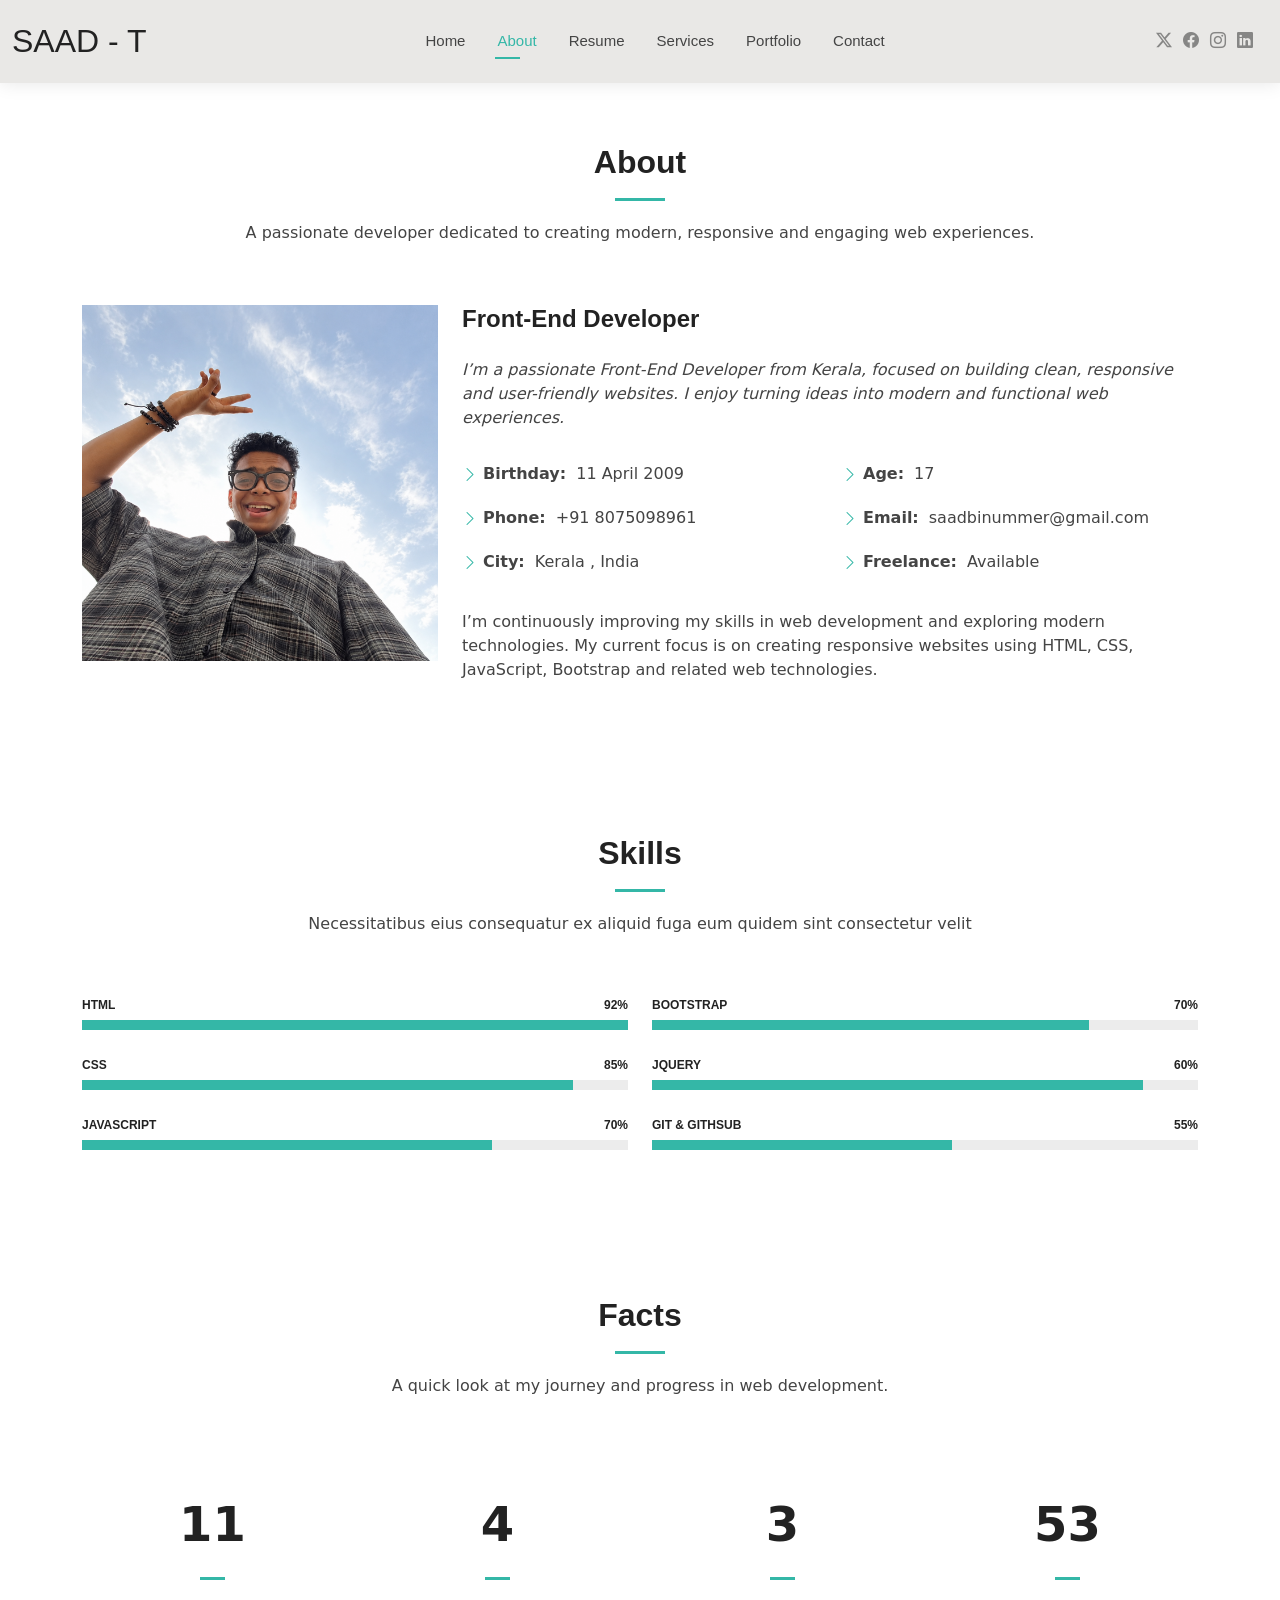
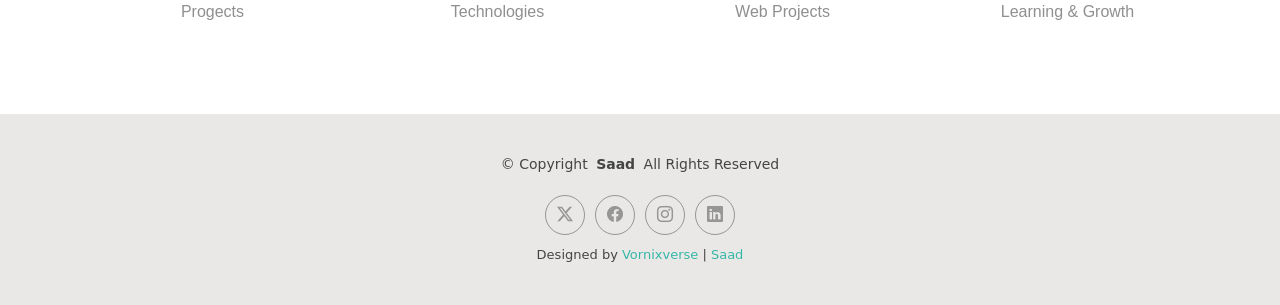
==== commit a9ac3a8d: "Update about page and profile image" ====
--- a/about.html
+++ b/about.html
@@ -101,7 +101,7 @@
 
         <div class="row gy-4 justify-content-center">
           <div class="col-lg-4">
-            <img src="assets/img/6089304328062572191_121.jpg" class="img-fluid" alt="">
+            <img src="assets/img/file_0000000087f08211ba8d2c2ede142617.png" class="img-fluid" alt="">
           </div>
           <div class="col-lg-8 content">
             <h2>Front-End Developer</h2>
--- a/assets/css/main.css
+++ b/assets/css/main.css
@@ -761,6 +761,12 @@
   }
 }
 
+@media (max-width: 768px) {
+  .hero img {
+    object-position: 75% center;
+  }
+}
+
 /*--------------------------------------------------------------
 # About Section
 --------------------------------------------------------------*/
